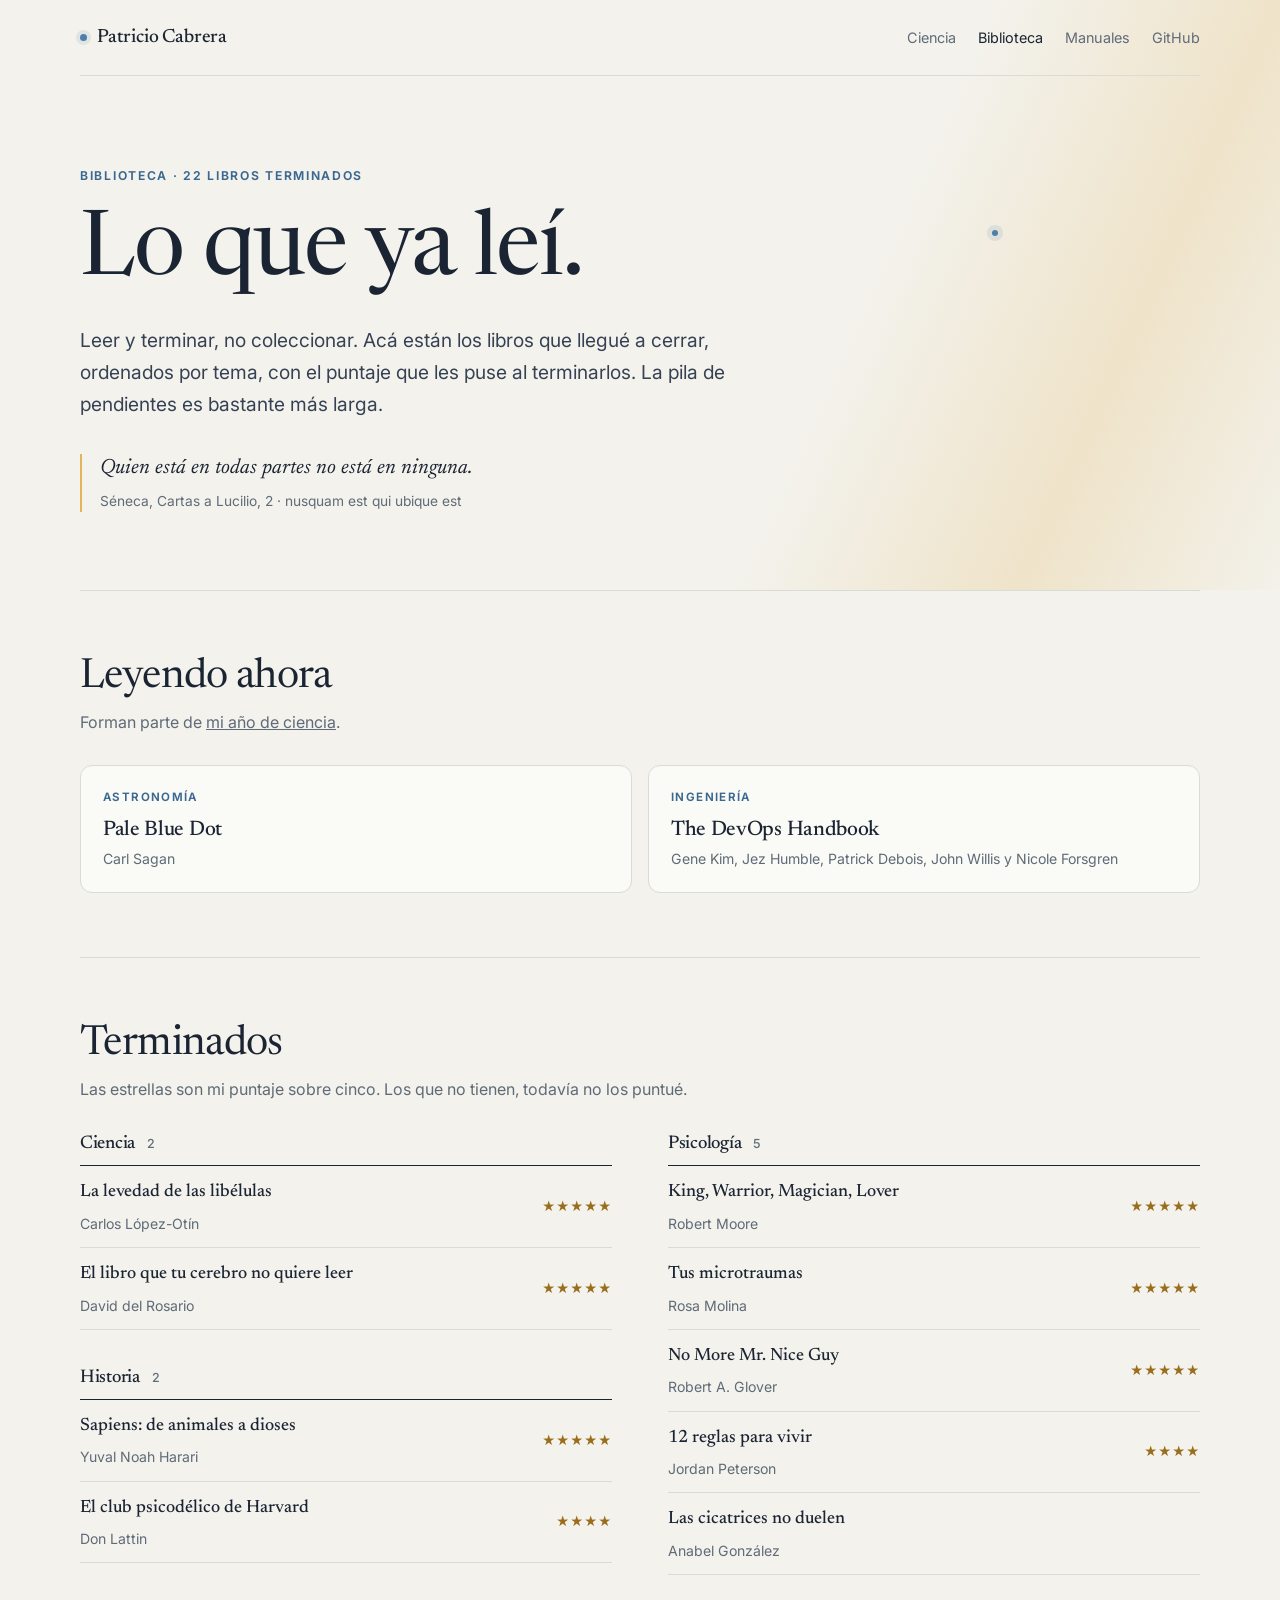
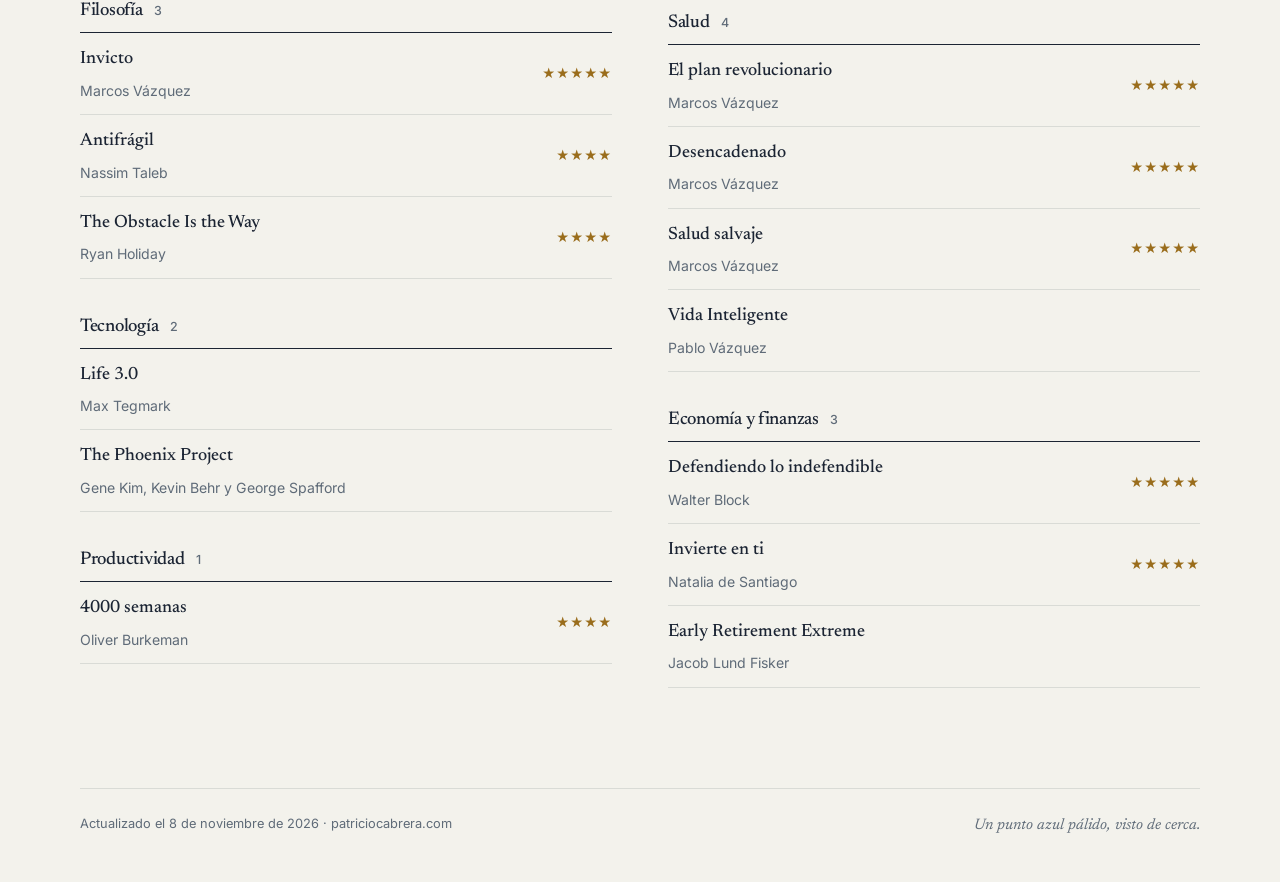
==== biblioteca/index.html @ c3cf6f8c "Light "Pale Blue Dot" theme, Séneca hero and library page - Shared theme in assets/site.css: Newsrea" ====
<!doctype html>
<html lang="es">
<head>
  <meta charset="utf-8">
  <meta name="viewport" content="width=device-width, initial-scale=1">
  <meta name="description" content="Los libros que leyó Patricio Cabrera: ciencia, historia, filosofía, psicología, salud, tecnología y finanzas.">
  <meta name="theme-color" content="#f3f2ec">
  <meta property="og:type" content="website">
  <meta property="og:locale" content="es_AR">
  <meta property="og:url" content="https://patriciocabrera.com/biblioteca/">
  <meta property="og:title" content="Biblioteca — Patricio Cabrera">
  <meta property="og:description" content="Veintidós libros terminados, por tema y con puntaje.">
  <meta property="og:image" content="https://patriciocabrera.com/assets/og-card.jpg">
  <meta name="twitter:card" content="summary_large_image">
  <meta name="twitter:title" content="Biblioteca — Patricio Cabrera">
  <meta name="twitter:description" content="Veintidós libros terminados, por tema y con puntaje.">
  <meta name="twitter:image" content="https://patriciocabrera.com/assets/og-card.jpg">
  <link rel="canonical" href="https://patriciocabrera.com/biblioteca/">
  <link rel="icon" href="/favicon.svg" type="image/svg+xml">
  <link rel="preconnect" href="https://fonts.googleapis.com">
  <link rel="preconnect" href="https://fonts.gstatic.com" crossorigin>
  <link rel="stylesheet" href="https://fonts.googleapis.com/css2?family=Inter:wght@400;500;600;700&family=Newsreader:ital,opsz,wght@0,6..72,400;0,6..72,500;1,6..72,400&display=swap">
  <link rel="stylesheet" href="/assets/site.css">
  <title>Biblioteca — Patricio Cabrera</title>
  <style>
    .hero { padding: clamp(60px, 10vh, 112px) 0 48px; }
    .hero .pale-dot { top: 30%; right: 18%; }

    .reading { display: grid; grid-template-columns: repeat(2, minmax(0, 1fr)); gap: 16px; }

    .shelves { display: grid; grid-template-columns: repeat(2, minmax(0, 1fr)); gap: 8px 56px; }

    .shelf h3 { padding-bottom: 10px; border-bottom: 1px solid var(--ink); font-size: 1.15rem; }
    .shelf h3 small { margin-left: 8px; color: var(--muted); font-family: var(--sans); font-size: 0.78rem; font-weight: 500; }
    .shelf ul { margin: 0 0 36px; padding: 0; list-style: none; }
    .shelf li { display: grid; grid-template-columns: minmax(0, 1fr) auto; gap: 4px 16px; align-items: baseline; padding: 12px 0; border-bottom: 1px solid var(--line); }
    .shelf b { font-family: var(--serif); font-size: 1.12rem; font-weight: 500; }
    .shelf .author { grid-column: 1; color: var(--muted); font-size: 0.88rem; }
    .shelf .stars { grid-column: 2; grid-row: 1 / span 2; align-self: center; }

    @media (max-width: 860px) {
      .shelves, .reading { grid-template-columns: 1fr; }
    }
  </style>
</head>
<body>
  <div class="beam">
    <div class="shell">
      <header class="site-header">
        <a class="wordmark" href="/">Patricio Cabrera</a>
        <nav class="site-nav" aria-label="Navegación principal">
          <a href="/ciencia/">Ciencia</a>
          <a href="/biblioteca/" aria-current="page">Biblioteca</a>
          <a class="optional-sm" href="/#manuales">Manuales</a>
          <a class="optional" href="https://github.com/PatricioCabrera" target="_blank" rel="noreferrer">GitHub</a>
        </nav>
      </header>

      <div class="hero">
        <span class="pale-dot" aria-hidden="true"></span>
        <p class="eyebrow">Biblioteca · 22 libros terminados</p>
        <h1>Lo que ya leí.</h1>
        <p class="lead">Leer y terminar, no coleccionar. Acá están los libros que llegué a cerrar, ordenados por tema, con el puntaje que les puse al terminarlos. La pila de pendientes es bastante más larga.</p>
        <blockquote class="epigraph" style="margin-top: 34px;">
          <p>Quien está en todas partes no está en ninguna.</p>
          <cite>Séneca, Cartas a Lucilio, 2 · nusquam est qui ubique est</cite>
        </blockquote>
      </div>
    </div>
  </div>

  <div class="shell">
    <section class="section" aria-labelledby="now-title">
      <h2 id="now-title">Leyendo ahora</h2>
      <p class="section-intro">Forman parte de <a href="/ciencia/">mi año de ciencia</a>.</p>
      <div class="reading">
        <div class="card">
          <p class="label">Astronomía</p>
          <h3>Pale Blue Dot</h3>
          <p class="by">Carl Sagan</p>
        </div>
        <div class="card">
          <p class="label">Ingeniería</p>
          <h3>The DevOps Handbook</h3>
          <p class="by">Gene Kim, Jez Humble, Patrick Debois, John Willis y Nicole Forsgren</p>
        </div>
      </div>
    </section>

    <section class="section" aria-labelledby="read-title">
      <h2 id="read-title">Terminados</h2>
      <p class="section-intro">Las estrellas son mi puntaje sobre cinco. Los que no tienen, todavía no los puntué.</p>

      <div class="shelves">
        <div>
          <div class="shelf">
            <h3>Ciencia <small>2</small></h3>
            <ul>
              <li><b>La levedad de las libélulas</b><span class="author">Carlos López-Otín</span><span class="stars" aria-label="5 de 5">★★★★★</span></li>
              <li><b>El libro que tu cerebro no quiere leer</b><span class="author">David del Rosario</span><span class="stars" aria-label="5 de 5">★★★★★</span></li>
            </ul>
          </div>

          <div class="shelf">
            <h3>Historia <small>2</small></h3>
            <ul>
              <li><b>Sapiens: de animales a dioses</b><span class="author">Yuval Noah Harari</span><span class="stars" aria-label="5 de 5">★★★★★</span></li>
              <li><b>El club psicodélico de Harvard</b><span class="author">Don Lattin</span><span class="stars" aria-label="4 de 5">★★★★</span></li>
            </ul>
          </div>

          <div class="shelf">
            <h3>Filosofía <small>3</small></h3>
            <ul>
              <li><b>Invicto</b><span class="author">Marcos Vázquez</span><span class="stars" aria-label="5 de 5">★★★★★</span></li>
              <li><b>Antifrágil</b><span class="author">Nassim Taleb</span><span class="stars" aria-label="4 de 5">★★★★</span></li>
              <li><b>The Obstacle Is the Way</b><span class="author">Ryan Holiday</span><span class="stars" aria-label="4 de 5">★★★★</span></li>
            </ul>
          </div>

          <div class="shelf">
            <h3>Tecnología <small>2</small></h3>
            <ul>
              <li><b>Life 3.0</b><span class="author">Max Tegmark</span></li>
              <li><b>The Phoenix Project</b><span class="author">Gene Kim, Kevin Behr y George Spafford</span></li>
            </ul>
          </div>

          <div class="shelf">
            <h3>Productividad <small>1</small></h3>
            <ul>
              <li><b>4000 semanas</b><span class="author">Oliver Burkeman</span><span class="stars" aria-label="4 de 5">★★★★</span></li>
            </ul>
          </div>
        </div>

        <div>
          <div class="shelf">
            <h3>Psicología <small>5</small></h3>
            <ul>
              <li><b>King, Warrior, Magician, Lover</b><span class="author">Robert Moore</span><span class="stars" aria-label="5 de 5">★★★★★</span></li>
              <li><b>Tus microtraumas</b><span class="author">Rosa Molina</span><span class="stars" aria-label="5 de 5">★★★★★</span></li>
              <li><b>No More Mr. Nice Guy</b><span class="author">Robert A. Glover</span><span class="stars" aria-label="5 de 5">★★★★★</span></li>
              <li><b>12 reglas para vivir</b><span class="author">Jordan Peterson</span><span class="stars" aria-label="4 de 5">★★★★</span></li>
              <li><b>Las cicatrices no duelen</b><span class="author">Anabel González</span></li>
            </ul>
          </div>

          <div class="shelf">
            <h3>Salud <small>4</small></h3>
            <ul>
              <li><b>El plan revolucionario</b><span class="author">Marcos Vázquez</span><span class="stars" aria-label="5 de 5">★★★★★</span></li>
              <li><b>Desencadenado</b><span class="author">Marcos Vázquez</span><span class="stars" aria-label="5 de 5">★★★★★</span></li>
              <li><b>Salud salvaje</b><span class="author">Marcos Vázquez</span><span class="stars" aria-label="5 de 5">★★★★★</span></li>
              <li><b>Vida Inteligente</b><span class="author">Pablo Vázquez</span></li>
            </ul>
          </div>

          <div class="shelf">
            <h3>Economía y finanzas <small>3</small></h3>
            <ul>
              <li><b>Defendiendo lo indefendible</b><span class="author">Walter Block</span><span class="stars" aria-label="5 de 5">★★★★★</span></li>
              <li><b>Invierte en ti</b><span class="author">Natalia de Santiago</span><span class="stars" aria-label="5 de 5">★★★★★</span></li>
              <li><b>Early Retirement Extreme</b><span class="author">Jacob Lund Fisker</span></li>
            </ul>
          </div>
        </div>
      </div>
    </section>

    <footer class="site-footer">
      <span>Actualizado el 8 de noviembre de 2026 · <a href="/">patriciocabrera.com</a></span>
      <span><em>Un punto azul pálido, visto de cerca.</em></span>
    </footer>
  </div>
</body>
</html>
---- assets/site.css ----
/* patriciocabrera.com — tema "Pale Blue Dot"
   Papel claro, tinta azul noche, un punto azul en un rayo de luz. */

:root {
  color-scheme: light;
  --paper: #f3f2ec;
  --paper-2: #fafaf6;
  --ink: #1b2433;
  --ink-2: #364254;
  --muted: #5f6b78;
  --line: #d9dbd6;
  --blue: #4f7ea8;
  --blue-ink: #3b6890;
  --blue-soft: rgb(79 126 168 / 12%);
  --sun: #e3b55b;
  --sun-ink: #9a6d1c;
  --sun-soft: rgb(227 181 91 / 16%);
  --serif: "Newsreader", "Iowan Old Style", Georgia, serif;
  --sans: Inter, ui-sans-serif, system-ui, -apple-system, BlinkMacSystemFont, "Segoe UI", sans-serif;
}

* { box-sizing: border-box; }
html { scroll-behavior: smooth; }

body {
  margin: 0;
  background: var(--paper);
  color: var(--ink);
  font-family: var(--sans);
  font-size: 1rem;
  line-height: 1.65;
  -webkit-font-smoothing: antialiased;
}

a { color: inherit; }
::selection { background: var(--sun-soft); }

.shell { position: relative; width: min(1120px, calc(100% - 40px)); margin: 0 auto; }

/* Header */
.site-header {
  position: relative;
  z-index: 2;
  display: flex;
  align-items: center;
  justify-content: space-between;
  min-height: 76px;
  border-bottom: 1px solid var(--line);
}

.wordmark {
  display: inline-flex;
  align-items: center;
  gap: 10px;
  font-family: var(--serif);
  font-size: 1.2rem;
  font-weight: 500;
  letter-spacing: -0.01em;
  text-decoration: none;
}

.wordmark::before {
  width: 7px;
  height: 7px;
  border-radius: 50%;
  background: var(--blue);
  box-shadow: 0 0 0 4px var(--blue-soft);
  content: "";
}

.site-nav { display: flex; gap: 22px; }
.site-nav a { color: var(--muted); font-size: 0.9rem; text-decoration: none; }
.site-nav a:hover, .site-nav a:focus-visible, .site-nav a[aria-current="page"] { color: var(--ink); }

/* El rayo de luz y el punto azul */
.beam { position: relative; overflow: hidden; }

.beam::before {
  position: absolute;
  top: -60%;
  right: -8%;
  z-index: 0;
  width: min(520px, 60vw);
  height: 240%;
  background: linear-gradient(90deg, transparent, rgb(227 181 91 / 14%) 30%, rgb(227 181 91 / 24%) 50%, rgb(227 181 91 / 14%) 70%, transparent);
  transform: rotate(24deg);
  content: "";
  pointer-events: none;
}

.beam > * { position: relative; z-index: 1; }
.hero { position: relative; }

.pale-dot {
  position: absolute;
  z-index: 1;
  width: 6px;
  height: 6px;
  border-radius: 50%;
  background: var(--blue);
  box-shadow: 0 0 0 5px var(--blue-soft);
}

/* Texto */
.eyebrow {
  margin: 0 0 22px;
  color: var(--blue-ink);
  font-size: 0.76rem;
  font-weight: 650;
  letter-spacing: 0.14em;
  text-transform: uppercase;
}

h1, h2, h3 { font-family: var(--serif); font-weight: 400; letter-spacing: -0.015em; }

h1 { margin: 0; font-size: clamp(2.8rem, 7vw, 5.6rem); line-height: 1.02; }

h2 { margin: 0 0 8px; font-size: clamp(1.9rem, 3.6vw, 2.6rem); line-height: 1.1; }

h3 { margin: 0; font-size: 1.32rem; line-height: 1.25; font-weight: 500; }

.lead { max-width: 660px; margin: 26px 0 0; color: var(--ink-2); font-size: clamp(1.06rem, 1.9vw, 1.2rem); }

.section-intro { max-width: 660px; margin: 0 0 30px; color: var(--muted); }

.quote { margin: 0; }
.quote p { margin: 0; }
.quote cite { display: block; margin-top: 12px; color: var(--muted); font-size: 0.9rem; font-style: normal; }
.quote cite em { font-family: var(--serif); font-size: 1.02rem; }

/* Secciones */
.section { padding: 64px 0; border-top: 1px solid var(--line); scroll-margin-top: 16px; }

.epigraph {
  max-width: 640px;
  margin: 0 0 30px;
  padding-left: 18px;
  border-left: 2px solid var(--sun);
}

.epigraph p { margin: 0; font-family: var(--serif); font-size: 1.3rem; line-height: 1.4; font-style: italic; }
.epigraph cite { display: block; margin-top: 6px; color: var(--muted); font-size: 0.86rem; font-style: normal; }

/* Botones */
.actions { display: flex; flex-wrap: wrap; gap: 12px; margin-top: 34px; }

.button {
  display: inline-flex;
  align-items: center;
  justify-content: center;
  min-height: 46px;
  padding: 0 18px;
  border: 1px solid var(--line);
  border-radius: 999px;
  background: var(--paper-2);
  color: var(--ink);
  font-size: 0.92rem;
  font-weight: 600;
  text-decoration: none;
  transition: border-color 160ms ease, background 160ms ease, transform 160ms ease;
}

.button.primary { border-color: var(--ink); background: var(--ink); color: var(--paper-2); }
.button:hover, .button:focus-visible { border-color: var(--blue); transform: translateY(-1px); }
.button.primary:hover, .button.primary:focus-visible { background: var(--blue-ink); border-color: var(--blue-ink); }

:focus-visible { outline: 2px solid var(--blue); outline-offset: 3px; }

/* Tarjetas */
.card {
  padding: 22px;
  border: 1px solid var(--line);
  border-radius: 12px;
  background: var(--paper-2);
}

.label {
  margin: 0 0 10px;
  color: var(--blue-ink);
  font-size: 0.72rem;
  font-weight: 650;
  letter-spacing: 0.12em;
  text-transform: uppercase;
}

.by { margin: 3px 0 0; color: var(--muted); font-size: 0.88rem; }

.grid { display: grid; grid-template-columns: repeat(3, minmax(0, 1fr)); gap: 16px; }
.grid.two { grid-template-columns: repeat(2, minmax(0, 1fr)); }

a.tile {
  display: flex;
  flex-direction: column;
  text-decoration: none;
  transition: border-color 160ms ease, transform 160ms ease;
}

a.tile:hover, a.tile:focus-visible { border-color: var(--blue); transform: translateY(-2px); }
.tile .desc { display: block; margin-top: 8px; color: var(--muted); font-size: 0.93rem; line-height: 1.55; }
.tile .go { margin-top: auto; padding-top: 18px; color: var(--blue-ink); font-size: 0.85rem; font-weight: 600; }

.stars { color: var(--sun-ink); font-size: 0.8rem; letter-spacing: 0.08em; }

/* Footer */
.site-footer {
  display: flex;
  justify-content: space-between;
  gap: 16px;
  padding: 24px 0 44px;
  border-top: 1px solid var(--line);
  color: var(--muted);
  font-size: 0.8rem;
}

.site-footer a { text-decoration: none; }
.site-footer a:hover { color: var(--ink); }
.site-footer em { font-family: var(--serif); font-size: 0.95rem; }

@media (max-width: 900px) {
  .grid, .grid.two { grid-template-columns: 1fr; }
}

@media (max-width: 760px) {
  .shell { width: min(100% - 32px, 1120px); }
  .site-header { min-height: 64px; }
  .wordmark { white-space: nowrap; font-size: 1.08rem; }
  .site-nav { gap: 14px; }
  .site-nav a { font-size: 0.86rem; }
  .site-nav .optional { display: none; }
  .site-footer { flex-direction: column; }
  .section { padding: 52px 0; }
}

@media (max-width: 430px) {
  .site-nav .optional-sm { display: none; }
}

@media (prefers-reduced-motion: reduce) {
  html { scroll-behavior: auto; }
  .button, a.tile { transition: none; }
}
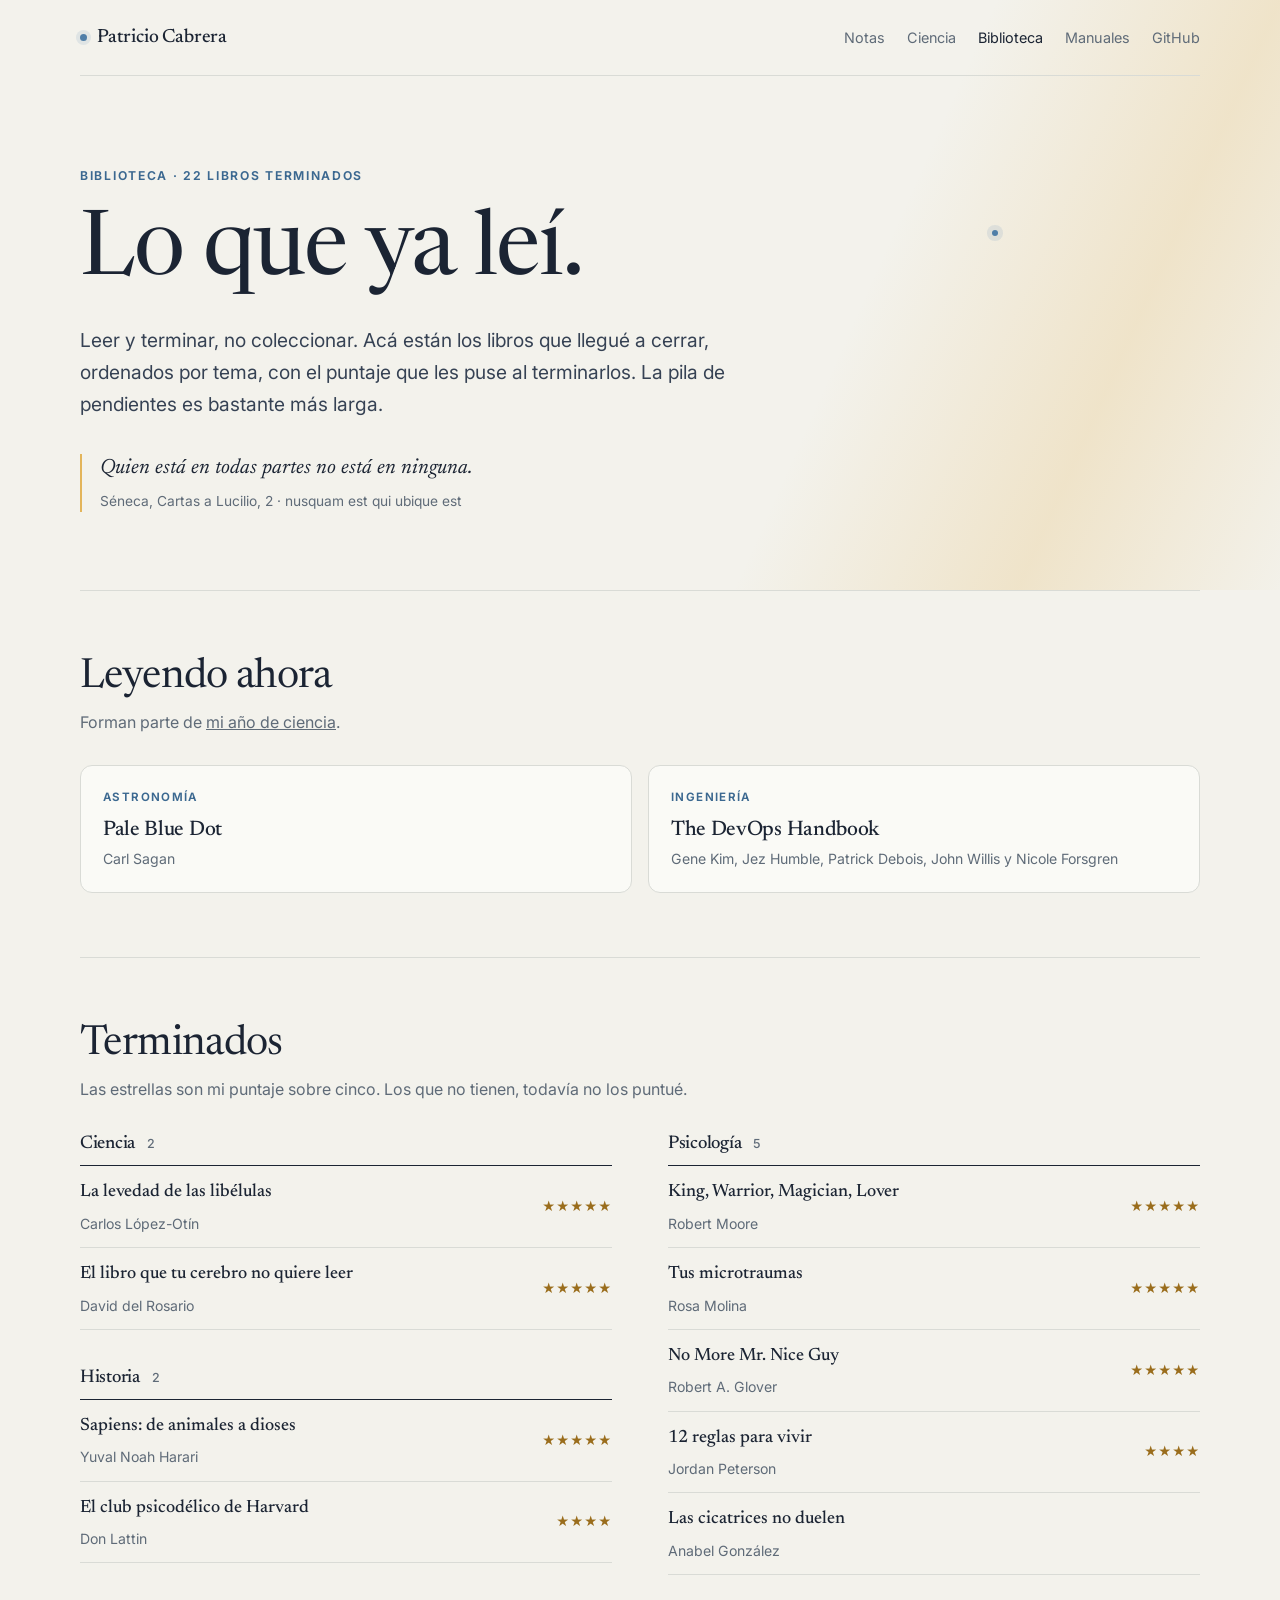
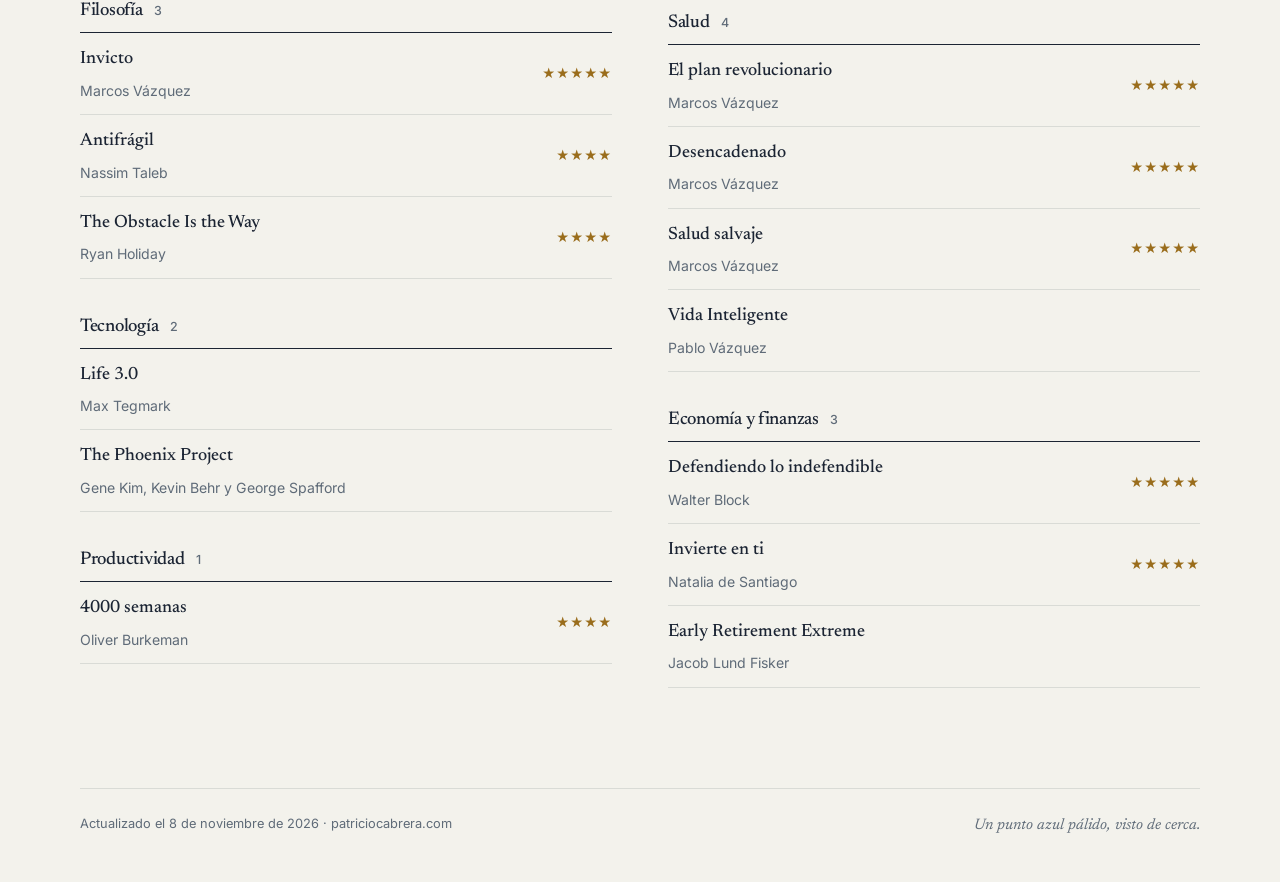
==== commit 9708078b: "Add /notas/ blog with the Finland post - /notas/ index and first post "Tiene que haber un lugar mejo" ====
--- a/biblioteca/index.html
+++ b/biblioteca/index.html
@@ -49,9 +49,10 @@
       <header class="site-header">
         <a class="wordmark" href="/">Patricio Cabrera</a>
         <nav class="site-nav" aria-label="Navegación principal">
+          <a href="/notas/">Notas</a>
           <a href="/ciencia/">Ciencia</a>
           <a href="/biblioteca/" aria-current="page">Biblioteca</a>
-          <a class="optional-sm" href="/#manuales">Manuales</a>
+          <a class="optional" href="/#manuales">Manuales</a>
           <a class="optional" href="https://github.com/PatricioCabrera" target="_blank" rel="noreferrer">GitHub</a>
         </nav>
       </header>
